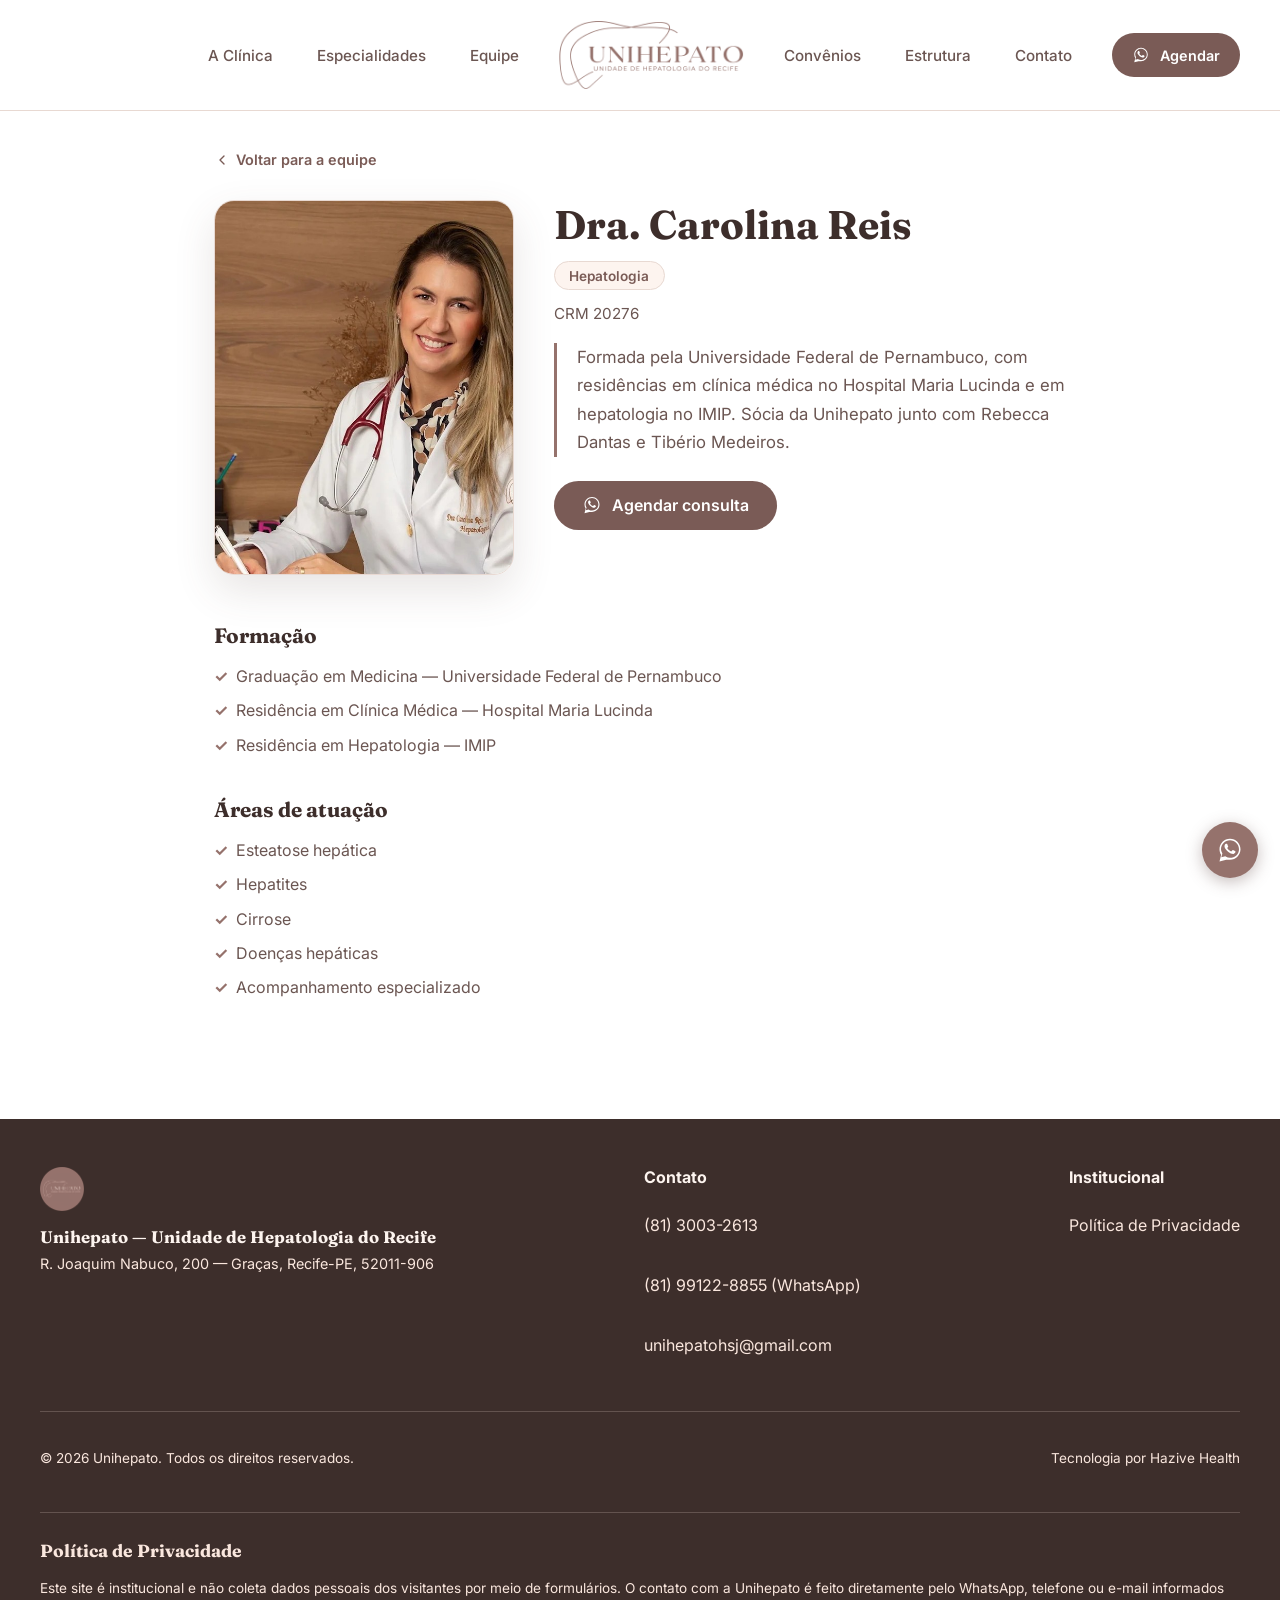
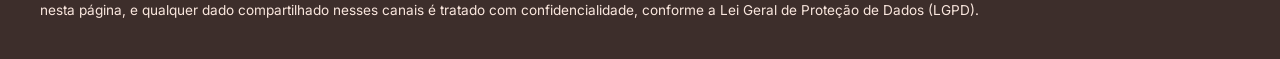
==== medicos/carolina-reis.html @ e5f3ab6c "Primeira versão finalizada do site institucional" ====
<!DOCTYPE html>
<html lang="pt-BR">
<head>
  <meta charset="UTF-8">
  <meta name="viewport" content="width=device-width, initial-scale=1.0">
  <title>Dra. Carolina Reis — Unihepato | Hepatologia e Gastroenterologia em Recife</title>
  <meta name="description" content="Dra. Carolina Reis — Hepatologia na Unihepato, Hospital Santa Joana, Recife-PE. CRM 20276.">

  <!-- ===== FAVICON ===== -->
  <link rel="icon" href="../assets/img/favicon/favicon.ico">
  <link rel="apple-touch-icon" href="../assets/img/favicon/apple-touch-icon.png">

  <!-- ===== FONTES ===== -->
  <link rel="preconnect" href="https://fonts.googleapis.com">
  <link rel="preconnect" href="https://fonts.gstatic.com" crossorigin>
  <link href="https://fonts.googleapis.com/css2?family=Fraunces:ital,opsz,wght@0,9..144,400;0,9..144,500;0,9..144,600;1,9..144,400&family=Inter:wght@400;500;600;700&display=swap" rel="stylesheet">

  <!-- ===== CSS ===== -->
  <link rel="stylesheet" href="../assets/css/style.css">
</head>
<body>

  <!-- ===== HEADER ===== -->
  <header class="header">
    <div class="header-conteudo">
      <a href="../index.html#hero" class="header-marca">
        <img src="../assets/img/logo/logo-cor-mais-forte.png" alt="Unihepato — Unidade de Hepatologia do Recife" class="header-logo">
      </a>

      <nav class="header-nav" id="header-nav" aria-label="Navegação principal">
        <div class="header-nav-esquerda">
          <a href="../index.html#sobre">A Clínica</a>
          <a href="../index.html#especialidades">Especialidades</a>
          <a href="../index.html#equipe">Equipe</a>
        </div>
        <div class="header-nav-direita">
          <a href="../index.html#convenios">Convênios</a>
          <a href="../index.html#localizacao">Estrutura</a>
          <a href="../index.html#contato">Contato</a>
        </div>
      </nav>

      <span class="btn-whatsapp btn-whatsapp--header btn-whatsapp--fantasma" aria-hidden="true" tabindex="-1">
        <svg class="icone-whatsapp" viewBox="0 0 32 32" width="18" height="18" fill="currentColor" aria-hidden="true">
          <path d="M16.001 3C9.373 3 4 8.373 4 15c0 2.386.7 4.61 1.902 6.484L4 29l7.716-1.876A11.94 11.94 0 0 0 16.001 27C22.628 27 28 21.627 28 15S22.628 3 16.001 3zm0 21.818a9.78 9.78 0 0 1-4.99-1.364l-.358-.213-4.582 1.114 1.223-4.465-.233-.367A9.77 9.77 0 0 1 5.727 15c0-5.665 4.61-10.273 10.274-10.273S26.273 9.335 26.273 15 21.665 24.818 16.001 24.818zm5.633-7.687c-.309-.155-1.827-.902-2.11-1.005-.283-.104-.489-.155-.696.155-.206.31-.798 1.005-.978 1.212-.18.207-.36.233-.669.078-.309-.155-1.304-.48-2.485-1.531-.918-.818-1.538-1.83-1.718-2.139-.18-.31-.02-.477.135-.63.139-.138.309-.36.464-.54.155-.18.206-.31.309-.516.103-.207.052-.388-.026-.543-.077-.155-.696-1.677-.954-2.297-.251-.603-.507-.522-.696-.532l-.593-.01c-.206 0-.542.077-.826.388-.283.31-1.082 1.057-1.082 2.578s1.108 2.99 1.262 3.196c.155.207 2.18 3.328 5.28 4.667.738.319 1.314.51 1.763.653.741.236 1.415.203 1.948.123.594-.089 1.827-.747 2.084-1.469.257-.722.257-1.34.18-1.469-.077-.129-.283-.207-.592-.362z"/>
        </svg>
        <span>Agendar</span>
      </span>

      <a href="https://wa.me/558991228855" class="btn-whatsapp btn-whatsapp--header" target="_blank" rel="noopener">
        <svg class="icone-whatsapp" viewBox="0 0 32 32" width="18" height="18" fill="currentColor" aria-hidden="true">
          <path d="M16.001 3C9.373 3 4 8.373 4 15c0 2.386.7 4.61 1.902 6.484L4 29l7.716-1.876A11.94 11.94 0 0 0 16.001 27C22.628 27 28 21.627 28 15S22.628 3 16.001 3zm0 21.818a9.78 9.78 0 0 1-4.99-1.364l-.358-.213-4.582 1.114 1.223-4.465-.233-.367A9.77 9.77 0 0 1 5.727 15c0-5.665 4.61-10.273 10.274-10.273S26.273 9.335 26.273 15 21.665 24.818 16.001 24.818zm5.633-7.687c-.309-.155-1.827-.902-2.11-1.005-.283-.104-.489-.155-.696.155-.206.31-.798 1.005-.978 1.212-.18.207-.36.233-.669.078-.309-.155-1.304-.48-2.485-1.531-.918-.818-1.538-1.83-1.718-2.139-.18-.31-.02-.477.135-.63.139-.138.309-.36.464-.54.155-.18.206-.31.309-.516.103-.207.052-.388-.026-.543-.077-.155-.696-1.677-.954-2.297-.251-.603-.507-.522-.696-.532l-.593-.01c-.206 0-.542.077-.826.388-.283.31-1.082 1.057-1.082 2.578s1.108 2.99 1.262 3.196c.155.207 2.18 3.328 5.28 4.667.738.319 1.314.51 1.763.653.741.236 1.415.203 1.948.123.594-.089 1.827-.747 2.084-1.469.257-.722.257-1.34.18-1.469-.077-.129-.283-.207-.592-.362z"/>
        </svg>
        <span>Agendar</span>
      </a>

      <button type="button" class="header-hamburguer" id="header-hamburguer" aria-expanded="false" aria-controls="header-nav" aria-label="Abrir menu">
        <span></span>
        <span></span>
        <span></span>
      </button>
    </div>
  </header>

  <main>
    <section class="perfil-medico">
      <a href="../index.html#equipe" class="perfil-voltar">
        <svg viewBox="0 0 24 24" width="16" height="16" fill="none" stroke="currentColor" stroke-width="2" stroke-linecap="round" stroke-linejoin="round" aria-hidden="true"><path d="M15 18l-6-6 6-6"/></svg>
        Voltar para a equipe
      </a>

      <div class="perfil-cabecalho">
        <img src="../assets/img/equipe/dra-carolina.jpg" alt="Dra. Carolina Reis, Hepatologia da Unihepato" class="perfil-foto">
        <div class="perfil-info">
          <h1 class="perfil-nome">Dra. Carolina Reis</h1>
          <div class="perfil-tags">
            <span class="perfil-tag">Hepatologia</span>
          </div>
          <p class="perfil-crm">CRM 20276</p>
          <p class="perfil-bio">Formada pela Universidade Federal de Pernambuco, com residências em clínica médica no Hospital Maria Lucinda e em hepatologia no IMIP. Sócia da Unihepato junto com Rebecca Dantas e Tibério Medeiros.</p>
          <a href="https://wa.me/558991228855" class="btn-whatsapp" target="_blank" rel="noopener">
            <svg class="icone-whatsapp" viewBox="0 0 32 32" width="20" height="20" fill="currentColor" aria-hidden="true">
              <path d="M16.001 3C9.373 3 4 8.373 4 15c0 2.386.7 4.61 1.902 6.484L4 29l7.716-1.876A11.94 11.94 0 0 0 16.001 27C22.628 27 28 21.627 28 15S22.628 3 16.001 3zm0 21.818a9.78 9.78 0 0 1-4.99-1.364l-.358-.213-4.582 1.114 1.223-4.465-.233-.367A9.77 9.77 0 0 1 5.727 15c0-5.665 4.61-10.273 10.274-10.273S26.273 9.335 26.273 15 21.665 24.818 16.001 24.818zm5.633-7.687c-.309-.155-1.827-.902-2.11-1.005-.283-.104-.489-.155-.696.155-.206.31-.798 1.005-.978 1.212-.18.207-.36.233-.669.078-.309-.155-1.304-.48-2.485-1.531-.918-.818-1.538-1.83-1.718-2.139-.18-.31-.02-.477.135-.63.139-.138.309-.36.464-.54.155-.18.206-.31.309-.516.103-.207.052-.388-.026-.543-.077-.155-.696-1.677-.954-2.297-.251-.603-.507-.522-.696-.532l-.593-.01c-.206 0-.542.077-.826.388-.283.31-1.082 1.057-1.082 2.578s1.108 2.99 1.262 3.196c.155.207 2.18 3.328 5.28 4.667.738.319 1.314.51 1.763.653.741.236 1.415.203 1.948.123.594-.089 1.827-.747 2.084-1.469.257-.722.257-1.34.18-1.469-.077-.129-.283-.207-.592-.362z"/>
            </svg>
            <span>Agendar consulta</span>
          </a>
        </div>
      </div>

      <h2 class="perfil-secao-titulo">Formação</h2>
      <ul class="perfil-lista">
            <li>Graduação em Medicina — Universidade Federal de Pernambuco</li>
            <li>Residência em Clínica Médica — Hospital Maria Lucinda</li>
            <li>Residência em Hepatologia — IMIP</li>
      </ul>

      <h2 class="perfil-secao-titulo">Áreas de atuação</h2>
      <ul class="perfil-lista">
            <li>Esteatose hepática</li>
            <li>Hepatites</li>
            <li>Cirrose</li>
            <li>Doenças hepáticas</li>
            <li>Acompanhamento especializado</li>
      </ul>
    </section>
  </main>

  <!-- ===== FOOTER ===== -->
  <footer class="footer" id="contato">
    <div class="footer-conteudo">
      <div class="footer-coluna">
        <img src="../assets/img/logo/logo-unihepato.png" alt="Unihepato" class="footer-logo">
        <p class="footer-nome">Unihepato — Unidade de Hepatologia do Recife</p>
        <address class="footer-endereco">R. Joaquim Nabuco, 200 — Graças, Recife-PE, 52011-906</address>
      </div>

      <div class="footer-coluna">
        <p class="footer-titulo">Contato</p>
        <p><a href="tel:+558130032613">(81) 3003-2613</a></p>
        <p><a href="https://wa.me/558991228855" target="_blank" rel="noopener">(81) 99122-8855 (WhatsApp)</a></p>
        <p><a href="mailto:unihepatohsj@gmail.com">unihepatohsj@gmail.com</a></p>
      </div>

      <div class="footer-coluna">
        <p class="footer-titulo">Institucional</p>
        <p><a href="#politica-privacidade">Política de Privacidade</a></p>
      </div>
    </div>

    <div class="footer-base">
      <p>&copy; <span id="ano-atual"></span> Unihepato. Todos os direitos reservados.</p>
      <p>Tecnologia por Hazive Health</p>
    </div>

    <!-- ===== POLÍTICA DE PRIVACIDADE (placeholder simples, LGPD) ===== -->
    <div id="politica-privacidade" class="footer-politica">
      <h3>Política de Privacidade</h3>
      <p>Este site é institucional e não coleta dados pessoais dos visitantes por meio de formulários. O contato com a Unihepato é feito diretamente pelo WhatsApp, telefone ou e-mail informados nesta página, e qualquer dado compartilhado nesses canais é tratado com confidencialidade, conforme a Lei Geral de Proteção de Dados (LGPD).</p>
    </div>
  </footer>

  <!-- ===== BOTÃO WHATSAPP FLUTUANTE ===== -->
  <a href="https://wa.me/558991228855" class="whatsapp-float" target="_blank" rel="noopener" aria-label="Falar no WhatsApp">
    <svg viewBox="0 0 32 32" width="28" height="28" fill="currentColor" aria-hidden="true">
      <path d="M16.001 3C9.373 3 4 8.373 4 15c0 2.386.7 4.61 1.902 6.484L4 29l7.716-1.876A11.94 11.94 0 0 0 16.001 27C22.628 27 28 21.627 28 15S22.628 3 16.001 3zm0 21.818a9.78 9.78 0 0 1-4.99-1.364l-.358-.213-4.582 1.114 1.223-4.465-.233-.367A9.77 9.77 0 0 1 5.727 15c0-5.665 4.61-10.273 10.274-10.273S26.273 9.335 26.273 15 21.665 24.818 16.001 24.818zm5.633-7.687c-.309-.155-1.827-.902-2.11-1.005-.283-.104-.489-.155-.696.155-.206.31-.798 1.005-.978 1.212-.18.207-.36.233-.669.078-.309-.155-1.304-.48-2.485-1.531-.918-.818-1.538-1.83-1.718-2.139-.18-.31-.02-.477.135-.63.139-.138.309-.36.464-.54.155-.18.206-.31.309-.516.103-.207.052-.388-.026-.543-.077-.155-.696-1.677-.954-2.297-.251-.603-.507-.522-.696-.532l-.593-.01c-.206 0-.542.077-.826.388-.283.31-1.082 1.057-1.082 2.578s1.108 2.99 1.262 3.196c.155.207 2.18 3.328 5.28 4.667.738.319 1.314.51 1.763.653.741.236 1.415.203 1.948.123.594-.089 1.827-.747 2.084-1.469.257-.722.257-1.34.18-1.469-.077-.129-.283-.207-.592-.362z"/>
    </svg>
  </a>

  <!-- ===== JS ===== -->
  <script src="../assets/js/main.js"></script>
</body>
</html>
---- assets/css/style.css ----
/* ===== RESET BÁSICO ===== */
*,
*::before,
*::after {
  box-sizing: border-box;
}

html {
  scroll-behavior: smooth;
}

body {
  margin: 0;
}

img {
  max-width: 100%;
  display: block;
}

/* ===== SCROLL REVEAL ===== */
/* estado oculto só existe depois que o JS confirma suporte a IntersectionObserver
   (classe .js-reveal-ready no <html>) — sem JS, o conteúdo permanece visível */
.js-reveal-ready .reveal {
  opacity: 0;
  transform: translateY(24px);
  transition: opacity 0.6s ease, transform 0.6s ease;
}

.js-reveal-ready .reveal.revelado {
  opacity: 1;
  transform: translateY(0);
}

@media (prefers-reduced-motion: reduce) {
  .js-reveal-ready .reveal {
    transform: none;
    transition: opacity 0.3s ease;
  }
}

/* ===== VARIÁVEIS GLOBAIS ===== */
:root {
  --terracota: #95726C;
  --terracota-escuro: #7A5B56;
  --terracota-mais-escuro: #5F4642;
  --creme: #FAE7DE;
  --creme-claro: #FDF4EF;
  --texto: #3D2E2B;
  --texto-suave: #6B5652;
  --branco: #FFFFFF;
  --borda: #E8D9D2;

  --fonte-display: 'Fraunces', serif;
  --fonte-corpo: 'Inter', system-ui, sans-serif;
}

body {
  font-family: var(--fonte-corpo);
  color: var(--texto);
  background-color: var(--branco);
}

main > section,
#contato {
  scroll-margin-top: 76px;
}

/* ===== HEADER ===== */
.header {
  position: sticky;
  top: 0;
  z-index: 900;
  background-color: var(--branco);
  border-bottom: 1px solid var(--borda);
  transition: box-shadow 0.2s ease;
}

.header:hover {
  box-shadow: 0 2px 12px rgba(95, 70, 66, 0.08);
}

.header-conteudo {
  position: relative;
  max-width: 1280px;
  margin: 0 auto;
  padding: 0.85rem 1.5rem;
  display: flex;
  align-items: center;
  justify-content: center;
  gap: 1rem;
}

.header-marca {
  display: flex;
  align-items: center;
  text-decoration: none;
  color: var(--texto);
}

.header-logo {
  height: 44px;
  width: auto;
  object-fit: contain;
}

.header-nav {
  display: none;
}

.header-nav-esquerda,
.header-nav-direita {
  display: flex;
  flex-direction: column;
}

.header-nav a {
  color: var(--texto-suave);
  text-decoration: none;
  font-size: 0.95rem;
  font-weight: 500;
  padding: 0.5rem;
  white-space: nowrap;
  transition: color 0.2s ease;
}

.header-nav a:hover,
.header-nav a:focus-visible {
  color: var(--terracota);
}

.header .btn-whatsapp--header {
  display: none;
}

.header-hamburguer {
  position: absolute;
  right: 1.5rem;
  top: 50%;
  transform: translateY(-50%);
  display: flex;
  flex-direction: column;
  justify-content: center;
  gap: 5px;
  width: 44px;
  height: 44px;
  padding: 0;
  border: none;
  background: none;
  cursor: pointer;
}

.header-hamburguer span {
  display: block;
  width: 24px;
  height: 2px;
  background-color: var(--texto);
  margin: 0 auto;
  transition: transform 0.2s ease, opacity 0.2s ease;
}

.header-hamburguer[aria-expanded="true"] span:nth-child(1) {
  transform: translateY(7px) rotate(45deg);
}

.header-hamburguer[aria-expanded="true"] span:nth-child(2) {
  opacity: 0;
}

.header-hamburguer[aria-expanded="true"] span:nth-child(3) {
  transform: translateY(-7px) rotate(-45deg);
}

.header-nav.aberto {
  display: flex;
  flex-direction: column;
  position: absolute;
  top: 100%;
  left: 0;
  right: 0;
  background-color: var(--creme-claro);
  border-bottom: 1px solid var(--borda);
  padding: 0.5rem 1.5rem 1rem;
}

@media (min-width: 900px) {
  .header-conteudo {
    display: grid;
    /* coluna 1 é um espelho invisível do botão (coluna 5): garante que
       nav-esquerda/nav-direita (colunas 2 e 4, ambas 1fr) fiquem realmente
       simétricas e a logo (coluna 3) centralizada, sem colidir com o botão */
    grid-template-columns: auto 1fr auto 1fr auto;
    align-items: center;
    column-gap: 2rem;
    padding: 1rem 2.5rem;
  }

  .header-logo {
    height: 78px;
  }

  .header-marca {
    grid-column: 3;
    grid-row: 1;
    justify-self: center;
  }

  /* nav vira "transparente": os dois grupos passam a ser
     itens diretos do grid de .header-conteudo, um de cada lado da logo */
  .header-nav {
    display: contents;
  }

  .header-nav-esquerda {
    grid-column: 2;
    grid-row: 1;
    justify-self: end;
    flex-direction: row;
    align-items: center;
    gap: 1.75rem;
  }

  .header-nav-direita {
    grid-column: 4;
    grid-row: 1;
    justify-self: start;
    flex-direction: row;
    align-items: center;
    gap: 1.75rem;
  }

  .header .btn-whatsapp--header {
    grid-row: 1;
    display: inline-flex;
    padding: 0.65rem 1.25rem;
    font-size: 0.9rem;
  }

  .header .btn-whatsapp--fantasma {
    grid-column: 1;
    visibility: hidden;
    pointer-events: none;
  }

  .header a.btn-whatsapp--header {
    grid-column: 5;
  }

  .header-hamburguer {
    display: none;
  }
}

/* ===== BOTÃO WHATSAPP (reutilizável) ===== */
.btn-whatsapp {
  display: inline-flex;
  align-items: center;
  gap: 0.6rem;
  background-color: var(--terracota-escuro);
  color: var(--branco);
  font-family: var(--fonte-corpo);
  font-weight: 600;
  font-size: 1rem;
  text-decoration: none;
  padding: 0.9rem 1.75rem;
  border-radius: 100px;
  min-height: 44px;
  transition: background-color 0.2s ease;
}

.btn-whatsapp:hover,
.btn-whatsapp:focus-visible {
  background-color: var(--terracota-mais-escuro);
}

.btn-whatsapp .icone-whatsapp {
  flex-shrink: 0;
}

/* ===== BOTÃO GHOST (reutilizável) ===== */
.btn-ghost {
  display: inline-flex;
  align-items: center;
  justify-content: center;
  gap: 0.6rem;
  background-color: transparent;
  color: var(--texto);
  border: 1px solid var(--borda);
  font-family: var(--fonte-corpo);
  font-weight: 600;
  font-size: 1rem;
  text-decoration: none;
  padding: 0.9rem 1.75rem;
  border-radius: 100px;
  min-height: 44px;
  transition: background-color 0.2s ease, border-color 0.2s ease;
}

.btn-ghost:hover,
.btn-ghost:focus-visible {
  background-color: var(--creme);
  border-color: var(--terracota);
}

/* ===== WHATSAPP FLUTUANTE ===== */
.whatsapp-float {
  position: fixed;
  bottom: 22px;
  right: 22px;
  width: 56px;
  height: 56px;
  display: flex;
  align-items: center;
  justify-content: center;
  background-color: var(--terracota);
  color: var(--branco);
  border-radius: 50%;
  box-shadow: 0 4px 16px rgba(95, 70, 66, 0.35);
  z-index: 1000;
  transition: background-color 0.2s ease;
}

.whatsapp-float:hover,
.whatsapp-float:focus-visible {
  background-color: var(--terracota-mais-escuro);
}

/* ===== HERO ===== */
#hero {
  background-color: var(--branco);
  padding: 2.5rem 1.5rem;
  display: flex;
  flex-direction: column;
  gap: 1.5rem;
}

.hero-conteudo {
  display: flex;
  flex-direction: column;
  gap: 1rem;
  text-align: center;
}

.hero-eyebrow {
  font-family: var(--fonte-corpo);
  font-weight: 600;
  font-size: 0.85rem;
  letter-spacing: 0.08em;
  text-transform: uppercase;
  color: var(--terracota-escuro);
  margin: 0;
}

.hero-titulo {
  font-family: var(--fonte-display);
  font-weight: 700;
  font-size: clamp(2.1rem, 6vw, 3.4rem);
  line-height: 1.15;
  color: var(--texto);
  margin: 0;
}

.hero-subtitulo {
  font-family: var(--fonte-corpo);
  font-size: 1.1rem;
  line-height: 1.6;
  color: var(--texto-suave);
  margin: 0;
  max-width: 42ch;
  margin-inline: auto;
}

.hero-ctas {
  display: flex;
  flex-direction: column;
  align-items: center;
  gap: 0.75rem;
}

.hero-conteudo .btn-whatsapp,
.hero-conteudo .btn-ghost {
  padding: 0.7rem 1.4rem;
  font-size: 0.95rem;
  width: 100%;
  justify-content: center;
}

.hero-imagem {
  position: relative;
  display: flex;
  justify-content: center;
  padding: 1.5rem;
}

.hero-imagem picture {
  position: relative;
  display: block;
  max-width: 420px;
  width: 100%;
}

.hero-imagem-foto {
  width: 100%;
  height: auto;
  display: block;
  border-radius: 32px;
  border: 1px solid var(--borda);
  box-shadow: 0 20px 48px rgba(95, 70, 66, 0.16);
}

@media (min-width: 768px) {
  #hero {
    flex-direction: row;
    align-items: center;
    padding: 3.5rem 4rem;
    gap: 3rem;
    overflow: hidden;
  }

  .hero-conteudo {
    flex: 1;
    text-align: left;
  }

  .hero-ctas {
    flex-direction: row;
    align-items: flex-start;
    align-self: flex-start;
  }

  .hero-conteudo .btn-whatsapp,
  .hero-conteudo .btn-ghost {
    width: auto;
  }

  .hero-subtitulo {
    margin-inline: 0;
  }

  .hero-imagem {
    flex: 1;
    padding: 2.5rem;
  }

  .hero-imagem picture {
    max-width: 100%;
  }
}

/* ===== NÚMEROS ===== */
.numeros {
  background-color: var(--terracota-escuro);
  padding: 2.75rem 1.5rem;
}

.numeros-grid {
  max-width: 1100px;
  margin: 0 auto;
  display: grid;
  grid-template-columns: repeat(2, 1fr);
  gap: 2rem;
  text-align: center;
}

.numero-valor,
.numero-valor-texto {
  font-family: var(--fonte-display);
  font-weight: 600;
  font-size: clamp(2rem, 5vw, 2.75rem);
  color: var(--branco);
  margin: 0 0 0.35rem;
}

.numero-valor-texto {
  font-size: clamp(1.2rem, 3vw, 1.5rem);
}

.numero-legenda {
  font-family: var(--fonte-corpo);
  font-size: 0.85rem;
  color: var(--creme);
  margin: 0;
  text-transform: uppercase;
  letter-spacing: 0.05em;
}

@media (min-width: 768px) {
  .numeros-grid {
    grid-template-columns: repeat(4, 1fr);
  }
}

/* ===== CABEÇALHO DE SEÇÃO (reutilizável) ===== */
.secao-cabecalho {
  text-align: center;
  max-width: 40rem;
  margin: 0 auto 2.5rem;
}

.secao-eyebrow {
  font-family: var(--fonte-corpo);
  font-weight: 600;
  font-size: 0.85rem;
  letter-spacing: 0.08em;
  text-transform: uppercase;
  color: var(--terracota-escuro);
  margin: 0 0 0.5rem;
}

.secao-titulo {
  font-family: var(--fonte-display);
  font-weight: 700;
  font-size: clamp(1.75rem, 4vw, 2.5rem);
  color: var(--texto);
  margin: 0;
}

/* ===== EQUIPE MÉDICA ===== */
#equipe {
  padding: 4rem 1.5rem;
  background-color: var(--creme-claro);
}

.secao-descricao {
  font-size: 1.05rem;
  line-height: 1.6;
  color: var(--texto-suave);
  max-width: 42ch;
  margin: 0.75rem auto 0;
}

.equipe-carrossel {
  position: relative;
  max-width: 900px;
  margin: 0 auto;
}

.equipe-trilho {
  display: flex;
  gap: 1.25rem;
  overflow-x: auto;
  scroll-snap-type: x mandatory;
  -webkit-overflow-scrolling: touch;
  scrollbar-width: none;
}

.equipe-trilho::-webkit-scrollbar {
  display: none;
}

.medico-card {
  flex: 0 0 100%;
  scroll-snap-align: start;
  display: flex;
  flex-direction: column;
  border: 1px solid var(--borda);
  border-radius: 20px;
  background-color: var(--branco);
  overflow: hidden;
  box-shadow: 0 4px 16px rgba(95, 70, 66, 0.06);
  transition: transform 0.25s ease, box-shadow 0.25s ease;
}

.medico-card:hover {
  transform: translateY(-4px);
  box-shadow: 0 12px 28px rgba(95, 70, 66, 0.14);
}

.medico-foto {
  position: relative;
  display: block;
  aspect-ratio: 4 / 5;
  overflow: hidden;
}

.medico-foto img {
  width: 100%;
  height: 100%;
  object-fit: cover;
  display: block;
  transition: transform 0.4s ease;
}

.medico-foto:hover img,
.medico-foto:focus-visible img {
  transform: scale(1.05);
}

.medico-foto-overlay {
  position: absolute;
  inset: auto 0 0 0;
  padding: 2.5rem 1.25rem 1.25rem;
  background: linear-gradient(to top, rgba(61, 46, 43, 0.88), transparent);
  color: var(--branco);
  font-weight: 600;
  font-size: 0.92rem;
  text-align: center;
  opacity: 0;
  transform: translateY(8px);
  transition: opacity 0.25s ease, transform 0.25s ease;
}

.medico-foto:hover .medico-foto-overlay,
.medico-foto:focus-visible .medico-foto-overlay {
  opacity: 1;
  transform: translateY(0);
}

.medico-info {
  display: flex;
  flex-direction: column;
  flex: 1;
  padding: 1.5rem;
  text-align: left;
}

.medico-nome {
  font-family: var(--fonte-display);
  font-weight: 700;
  font-size: 1.2rem;
  color: var(--texto);
  margin: 0 0 0.5rem;
}

.medico-especialidade {
  font-family: var(--fonte-corpo);
  font-weight: 600;
  font-size: 0.9rem;
  line-height: 1.5;
  color: var(--terracota-escuro);
  margin: 0 0 0.5rem;
}

.medico-crm {
  font-size: 0.85rem;
  color: var(--texto-suave);
  margin: 0 0 1.25rem;
}

.medico-link {
  display: inline-flex;
  align-items: center;
  gap: 0.35rem;
  margin-top: auto;
  color: var(--terracota-escuro);
  font-weight: 600;
  font-size: 0.9rem;
  text-decoration: none;
  transition: color 0.2s ease, gap 0.2s ease;
}

.medico-link:hover,
.medico-link:focus-visible {
  color: var(--terracota);
  gap: 0.6rem;
}

.equipe-seta {
  position: absolute;
  top: 40%;
  transform: translateY(-50%);
  width: 44px;
  height: 44px;
  border-radius: 50%;
  border: 1px solid var(--borda);
  background-color: var(--branco);
  color: var(--texto);
  display: flex;
  align-items: center;
  justify-content: center;
  cursor: pointer;
  transition: background-color 0.2s ease;
}

.equipe-seta:hover,
.equipe-seta:focus-visible {
  background-color: var(--creme);
}

.equipe-seta--anterior {
  left: -8px;
}

.equipe-seta--proximo {
  right: -8px;
}

.equipe-dots {
  display: flex;
  justify-content: center;
  gap: 0.5rem;
  margin-top: 1.25rem;
}

.equipe-dot {
  width: 10px;
  height: 10px;
  border-radius: 50%;
  border: none;
  background-color: var(--borda);
  cursor: pointer;
  padding: 0;
}

.equipe-dot.ativo {
  background-color: var(--terracota);
}

@media (min-width: 640px) {
  .equipe-carrossel {
    max-width: 900px;
  }

  .equipe-trilho {
    display: grid;
    grid-template-columns: repeat(2, 1fr);
    overflow: visible;
    scroll-snap-type: none;
  }

  .medico-card {
    scroll-snap-align: none;
  }

  .equipe-seta,
  .equipe-dots {
    display: none;
  }
}

@media (min-width: 1024px) {
  .equipe-carrossel {
    max-width: 1240px;
  }

  .equipe-trilho {
    grid-template-columns: repeat(4, 1fr);
  }
}

/* ===== SOBRE A CLÍNICA ===== */
#sobre {
  padding: 4rem 1.5rem;
  background-color: var(--creme-claro);
}

.sobre-conteudo {
  max-width: 1200px;
  margin: 0 auto;
  display: flex;
  flex-direction: column;
  gap: 2rem;
}

.secao-titulo--esquerda {
  text-align: left;
}

.sobre-texto .secao-eyebrow,
.sobre-texto .secao-titulo {
  text-align: left;
}

.sobre-paragrafo {
  font-size: 1.05rem;
  line-height: 1.7;
  color: var(--texto-suave);
  margin-top: 1rem;
}

.sobre-diferenciais {
  display: flex;
  flex-direction: column;
  gap: 1.5rem;
  margin-top: 2.25rem;
  padding-top: 2rem;
  border-top: 1px solid var(--borda);
}

.diferencial-numero {
  display: block;
  font-family: var(--fonte-display);
  font-weight: 600;
  font-size: 0.95rem;
  color: var(--terracota);
  margin-bottom: 0.35rem;
}

.diferencial-titulo {
  font-family: var(--fonte-display);
  font-weight: 700;
  font-size: 1.1rem;
  color: var(--texto);
  margin: 0 0 0.3rem;
}

.diferencial-descricao {
  font-size: 0.95rem;
  line-height: 1.5;
  color: var(--texto-suave);
  margin: 0;
}

.sobre-galeria {
  display: flex;
  flex-direction: column;
  gap: 1rem;
}

.sobre-imagem {
  width: 100%;
  aspect-ratio: 4 / 3;
  object-fit: cover;
  border: 1px solid var(--borda);
  border-radius: 16px;
}

@media (min-width: 640px) {
  .sobre-diferenciais {
    flex-direction: row;
  }

  .diferencial-item {
    flex: 1;
  }
}

@media (min-width: 900px) {
  .sobre-conteudo {
    flex-direction: row;
    align-items: flex-start;
    gap: 3rem;
  }

  .sobre-texto {
    flex: 1.3;
  }

  .sobre-galeria {
    flex: 1;
    max-width: 380px;
  }
}

/* ===== ESPECIALIDADES ===== */
#especialidades {
  padding: 4rem 1.5rem;
  background-color: var(--branco);
}

.especialidades-grid {
  display: grid;
  grid-template-columns: 1fr;
  gap: 1.5rem;
  max-width: 900px;
  margin: 0 auto;
}

.especialidade-card {
  display: flex;
  flex-direction: column;
  border: 1px solid var(--borda);
  border-radius: 16px;
  padding: 2rem 1.75rem;
  text-align: left;
  background-color: var(--creme-claro);
  box-shadow: 0 4px 16px rgba(95, 70, 66, 0.06);
  transition: transform 0.25s ease, box-shadow 0.25s ease;
}

.especialidade-card:hover {
  transform: translateY(-4px);
  box-shadow: 0 12px 28px rgba(95, 70, 66, 0.14);
}

.especialidade-cabecalho {
  display: flex;
  align-items: center;
  gap: 0.85rem;
  margin-bottom: 1rem;
}

.especialidade-icone {
  display: flex;
  align-items: center;
  justify-content: center;
  flex-shrink: 0;
  width: 44px;
  height: 44px;
  border-radius: 50%;
  background-color: var(--terracota);
  color: var(--branco);
}

.especialidade-titulo {
  font-family: var(--fonte-display);
  font-weight: 700;
  font-size: 1.2rem;
  letter-spacing: 0.03em;
  text-transform: uppercase;
  color: var(--texto);
  margin: 0;
}

.especialidade-descricao {
  font-size: 0.98rem;
  line-height: 1.6;
  color: var(--texto-suave);
  margin: 0 0 1.25rem;
}

.especialidade-lista {
  list-style: none;
  padding: 0;
  margin: 0 0 1.5rem;
  display: flex;
  flex-direction: column;
  gap: 0.5rem;
}

.especialidade-lista li {
  position: relative;
  padding-left: 1.2rem;
  font-size: 0.95rem;
  color: var(--texto-suave);
}

.especialidade-lista li::before {
  content: "•";
  position: absolute;
  left: 0;
  color: var(--terracota);
  font-weight: 700;
}

.especialidade-link {
  display: inline-flex;
  align-items: center;
  gap: 0.35rem;
  align-self: flex-end;
  margin-top: auto;
  color: var(--terracota-escuro);
  font-weight: 600;
  font-size: 0.95rem;
  text-decoration: none;
  transition: color 0.2s ease, gap 0.2s ease;
}

.especialidade-link:hover,
.especialidade-link:focus-visible {
  color: var(--terracota);
  gap: 0.6rem;
}

@media (min-width: 768px) {
  .especialidades-grid {
    grid-template-columns: repeat(2, 1fr);
  }
}

/* ===== CONVÊNIOS E VALORES ===== */
#convenios {
  padding: 4rem 1.5rem;
  background-color: var(--branco);
}

.convenios-lista {
  display: grid;
  grid-template-columns: repeat(2, 1fr);
  gap: 1rem;
  max-width: 820px;
  margin: 0 auto 2.5rem;
}

.convenio-chip {
  display: flex;
  align-items: center;
  justify-content: center;
  min-height: 64px;
  border: 1px solid var(--borda);
  background-color: var(--creme-claro);
  color: var(--texto);
  font-size: 0.92rem;
  font-weight: 600;
  padding: 0.75rem 1rem;
  border-radius: 14px;
  text-align: center;
  transition: transform 0.2s ease, box-shadow 0.2s ease, border-color 0.2s ease;
}

.convenio-chip:hover {
  transform: translateY(-3px);
  box-shadow: 0 10px 22px rgba(95, 70, 66, 0.1);
  border-color: var(--terracota);
}

.convenios-cta {
  display: flex;
  flex-direction: column;
  align-items: center;
  gap: 1rem;
  text-align: center;
  margin: 0 auto 3.5rem;
}

.convenios-cta-texto {
  font-size: 1rem;
  color: var(--texto-suave);
  margin: 0;
}

@media (min-width: 640px) {
  .convenios-lista {
    grid-template-columns: repeat(3, 1fr);
  }
}

@media (min-width: 900px) {
  .convenios-lista {
    grid-template-columns: repeat(4, 1fr);
  }
}

.valor-card {
  max-width: 700px;
  margin: 0 auto;
  border: 1px solid var(--borda);
  border-radius: 20px;
  background-color: var(--branco);
  padding: 2rem;
  display: flex;
  flex-direction: column;
  gap: 1.5rem;
  text-align: center;
  box-shadow: 0 4px 16px rgba(95, 70, 66, 0.06);
  transition: transform 0.25s ease, box-shadow 0.25s ease;
}

.valor-card:hover {
  transform: translateY(-4px);
  box-shadow: 0 12px 28px rgba(95, 70, 66, 0.14);
}

.valor-label {
  font-size: 1.1rem;
  font-weight: 700;
  font-family: var(--fonte-display);
  color: var(--texto);
  margin: 0 0 0.4rem;
}

.valor-obs {
  font-size: 0.95rem;
  color: var(--texto-suave);
  margin: 0;
}

.valor-detalhes {
  list-style: none;
  padding: 0;
  margin: 0;
  display: flex;
  flex-direction: column;
  gap: 0.6rem;
  text-align: left;
  color: var(--texto-suave);
  font-size: 0.98rem;
  line-height: 1.5;
}

.valor-detalhes li {
  padding-left: 1.4rem;
  position: relative;
}

.valor-detalhes li::before {
  content: "✓";
  position: absolute;
  left: 0;
  color: var(--terracota);
  font-weight: 700;
}

@media (min-width: 640px) {
  .valor-card {
    flex-direction: row;
    text-align: left;
    align-items: center;
  }

  .valor-card-principal {
    text-align: left;
    flex: 1;
  }

  .valor-detalhes {
    flex: 1;
  }
}

/* ===== LOCALIZAÇÃO ===== */
#localizacao {
  padding: 4rem 1.5rem;
  background-color: var(--creme-claro);
}

.localizacao-conteudo {
  max-width: 1200px;
  margin: 0 auto;
  display: flex;
  flex-direction: column;
  gap: 2.5rem;
}

.localizacao-nome {
  font-family: var(--fonte-display);
  font-weight: 700;
  font-size: 1.3rem;
  color: var(--texto);
  margin: 0 0 1.5rem;
}

.localizacao-linha {
  display: flex;
  align-items: flex-start;
  gap: 0.75rem;
  margin-bottom: 1.1rem;
}

.localizacao-icone {
  flex-shrink: 0;
  color: var(--terracota);
  margin-top: 0.15rem;
}

.localizacao-endereco {
  font-style: normal;
  font-size: 1.02rem;
  line-height: 1.5;
  color: var(--texto);
}

.localizacao-endereco-sub {
  display: inline-block;
  margin-top: 0.2rem;
  font-size: 0.9rem;
  color: var(--texto-suave);
}

.localizacao-telefone {
  font-size: 1.02rem;
  color: var(--texto);
  text-decoration: none;
  font-weight: 600;
}

.localizacao-telefone:hover,
.localizacao-telefone:focus-visible {
  color: var(--terracota-escuro);
}

.localizacao-horario {
  margin-bottom: 1.5rem;
  padding: 1rem 1.1rem;
  background-color: var(--branco);
  border: 1px solid var(--borda);
  border-radius: 14px;
}

.localizacao-horario .localizacao-linha {
  margin-bottom: 0.35rem;
}

.localizacao-horario-titulo {
  font-weight: 600;
  color: var(--texto);
  margin: 0;
}

.localizacao-horario-lista {
  list-style: none;
  padding-left: 2.15rem;
  margin: 0;
  display: flex;
  flex-direction: column;
  gap: 0.3rem;
}

.localizacao-horario-lista li {
  display: flex;
  justify-content: space-between;
  gap: 1rem;
  font-size: 0.95rem;
  color: var(--texto-suave);
}

.localizacao-horario-lista li span:last-child {
  color: var(--texto);
  font-weight: 500;
}

.localizacao-detalhes {
  list-style: none;
  padding: 0;
  margin: 0 0 2rem;
  display: flex;
  flex-direction: column;
  gap: 0.75rem;
  color: var(--texto-suave);
  font-size: 0.95rem;
  line-height: 1.6;
}

.localizacao-detalhes li {
  padding-left: 1.4rem;
  position: relative;
}

.localizacao-detalhes li::before {
  content: "→";
  position: absolute;
  left: 0;
  color: var(--terracota);
}

.localizacao-ctas {
  display: flex;
  flex-direction: column;
  gap: 0.75rem;
}

.localizacao-ctas .btn-ghost,
.localizacao-ctas .btn-whatsapp {
  width: 100%;
  justify-content: center;
}

.localizacao-mapa {
  width: 100%;
  aspect-ratio: 4 / 3;
  border: 1px solid var(--borda);
  border-radius: 16px;
  overflow: hidden;
}

@media (min-width: 480px) {
  .localizacao-ctas {
    flex-direction: row;
  }

  .localizacao-ctas .btn-ghost,
  .localizacao-ctas .btn-whatsapp {
    width: auto;
  }
}

@media (min-width: 900px) {
  .localizacao-conteudo {
    flex-direction: row;
    align-items: stretch;
  }

  .localizacao-info {
    flex: 0.85;
  }

  .localizacao-mapa {
    flex: 1.15;
    aspect-ratio: auto;
  }
}

/* ===== FAQ ===== */
#faq {
  padding: 4rem 1.5rem;
  background-color: var(--branco);
}

.faq-lista {
  max-width: 760px;
  margin: 0 auto;
  display: flex;
  flex-direction: column;
  gap: 0.75rem;
}

.faq-item {
  border: 1px solid var(--borda);
  border-radius: 12px;
  overflow: hidden;
}

.faq-pergunta {
  width: 100%;
  display: flex;
  align-items: center;
  justify-content: space-between;
  gap: 1rem;
  background-color: var(--creme-claro);
  border: none;
  padding: 1.1rem 1.25rem;
  font-family: var(--fonte-corpo);
  font-size: 1rem;
  font-weight: 600;
  color: var(--texto);
  text-align: left;
  cursor: pointer;
  min-height: 44px;
}

.faq-icone {
  font-size: 1.3rem;
  color: var(--terracota-escuro);
  transition: transform 0.2s ease;
  flex-shrink: 0;
}

.faq-pergunta[aria-expanded="true"] .faq-icone {
  transform: rotate(45deg);
}

.faq-resposta {
  max-height: 0;
  overflow: hidden;
  transition: max-height 0.25s ease;
  background-color: var(--branco);
}

.faq-resposta p {
  padding: 1.1rem 1.25rem;
  margin: 0;
  color: var(--texto-suave);
  line-height: 1.6;
}

/* ===== REDES SOCIAIS ===== */
#redes-sociais {
  padding: 4rem 1.5rem;
  background-color: var(--creme-claro);
}

.redes-lista {
  display: flex;
  justify-content: center;
  gap: 1rem;
}

.rede-link {
  display: flex;
  align-items: center;
  gap: 0.6rem;
  border: 1px solid var(--borda);
  background-color: var(--branco);
  color: var(--texto);
  text-decoration: none;
  padding: 0.75rem 1.5rem;
  border-radius: 100px;
  font-weight: 500;
  min-height: 44px;
  transition: background-color 0.2s ease;
}

.rede-link:hover,
.rede-link:focus-visible {
  background-color: var(--creme);
}

/* ===== FOOTER ===== */
.footer {
  background-color: var(--texto);
  color: var(--creme-claro);
  padding: 3rem 1.5rem 1.5rem;
}

.footer-conteudo {
  max-width: 1200px;
  margin: 0 auto;
  display: flex;
  flex-direction: column;
  gap: 2rem;
}

.footer-coluna {
  display: flex;
  flex-direction: column;
  gap: 0.5rem;
}

.footer-logo {
  width: 44px;
  height: 44px;
  object-fit: contain;
  margin-bottom: 0.5rem;
}

.footer-nome {
  font-family: var(--fonte-display);
  font-weight: 700;
  font-size: 1.05rem;
  margin: 0;
}

.footer-endereco {
  font-style: normal;
  font-size: 0.9rem;
  color: var(--creme);
  margin: 0;
}

.footer-titulo {
  font-weight: 700;
  margin: 0 0 0.25rem;
}

.footer-coluna a {
  color: var(--creme);
  text-decoration: none;
}

.footer-coluna a:hover,
.footer-coluna a:focus-visible {
  text-decoration: underline;
}

.footer-base {
  max-width: 1200px;
  margin: 2.5rem auto 0;
  padding-top: 1.5rem;
  border-top: 1px solid rgba(250, 231, 222, 0.2);
  display: flex;
  flex-direction: column;
  gap: 0.35rem;
  font-size: 0.85rem;
  color: var(--creme);
}

.footer-politica {
  max-width: 1200px;
  margin: 2rem auto 0;
  padding-top: 1.5rem;
  border-top: 1px solid rgba(250, 231, 222, 0.2);
  font-size: 0.85rem;
  color: var(--creme);
  line-height: 1.6;
}

.footer-politica h3 {
  font-family: var(--fonte-display);
  font-size: 1.1rem;
  margin: 0 0 0.5rem;
}

/* ===== RESPIRO EXTRA ENTRE SEÇÕES (desktop) ===== */
@media (min-width: 900px) {
  #sobre,
  #especialidades,
  #equipe,
  #convenios,
  #localizacao,
  #faq,
  #redes-sociais {
    padding-top: 5.5rem;
    padding-bottom: 5.5rem;
  }
}


@media (min-width: 768px) {
  .footer-conteudo {
    flex-direction: row;
    justify-content: space-between;
  }

  .footer-base {
    flex-direction: row;
    justify-content: space-between;
  }
}

/* ===== PERFIL DO MÉDICO ===== */
.perfil-medico {
  max-width: 900px;
  margin: 0 auto;
  padding: 2.5rem 1.5rem 5rem;
}

.perfil-voltar {
  display: inline-flex;
  align-items: center;
  gap: 0.4rem;
  color: var(--terracota-escuro);
  text-decoration: none;
  font-weight: 600;
  font-size: 0.9rem;
  margin-bottom: 2rem;
  transition: gap 0.2s ease;
}

.perfil-voltar:hover,
.perfil-voltar:focus-visible {
  gap: 0.6rem;
}

.perfil-cabecalho {
  display: flex;
  flex-direction: column;
  gap: 1.75rem;
  margin-bottom: 3rem;
}

.perfil-foto {
  width: 100%;
  max-width: 320px;
  aspect-ratio: 4 / 5;
  object-fit: cover;
  border-radius: 20px;
  border: 1px solid var(--borda);
  box-shadow: 0 16px 40px rgba(95, 70, 66, 0.14);
}

.perfil-nome {
  font-family: var(--fonte-display);
  font-weight: 700;
  font-size: clamp(1.8rem, 4vw, 2.5rem);
  color: var(--texto);
  margin: 0 0 0.75rem;
}

.perfil-tags {
  display: flex;
  flex-wrap: wrap;
  gap: 0.5rem;
  margin-bottom: 0.85rem;
}

.perfil-tag {
  background-color: var(--creme-claro);
  border: 1px solid var(--borda);
  color: var(--terracota-escuro);
  font-size: 0.85rem;
  font-weight: 600;
  padding: 0.35rem 0.9rem;
  border-radius: 100px;
}

.perfil-crm {
  color: var(--texto-suave);
  font-size: 0.95rem;
  margin: 0 0 1.25rem;
}

.perfil-bio {
  font-size: 1.05rem;
  line-height: 1.7;
  color: var(--texto-suave);
  border-left: 3px solid var(--terracota);
  padding-left: 1.25rem;
  margin: 0 0 1.5rem;
}

.perfil-secao-titulo {
  font-family: var(--fonte-display);
  font-weight: 700;
  font-size: 1.3rem;
  color: var(--texto);
  margin: 0 0 1rem;
}

.perfil-lista {
  list-style: none;
  padding: 0;
  margin: 0 0 2.5rem;
  display: flex;
  flex-direction: column;
  gap: 0.65rem;
}

.perfil-lista li {
  position: relative;
  padding-left: 1.4rem;
  color: var(--texto-suave);
  line-height: 1.5;
}

.perfil-lista li::before {
  content: "✓";
  position: absolute;
  left: 0;
  color: var(--terracota);
  font-weight: 700;
}

@media (min-width: 768px) {
  .perfil-cabecalho {
    flex-direction: row;
    align-items: flex-start;
    gap: 2.5rem;
  }

  .perfil-foto {
    width: 300px;
    flex-shrink: 0;
  }
}
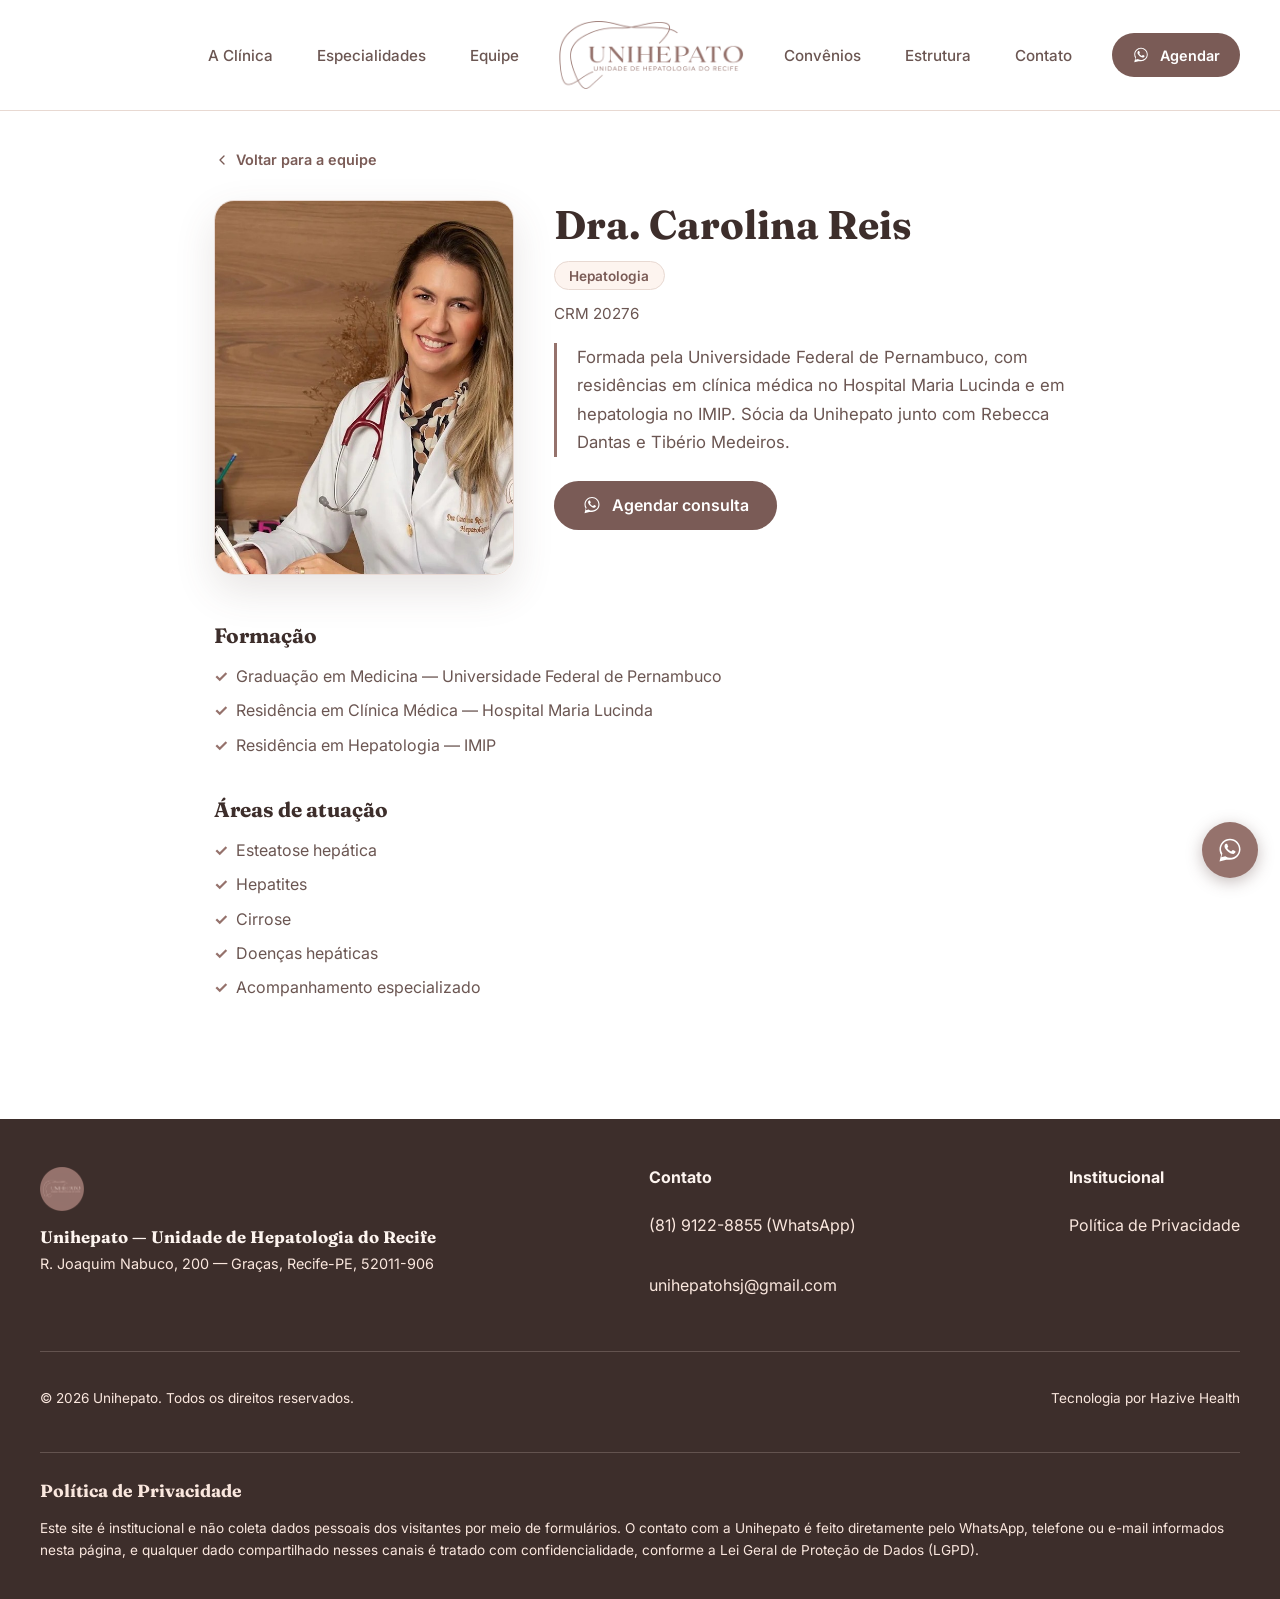
==== commit a750e456: "Numero zap corrigido" ====
--- a/medicos/carolina-reis.html
+++ b/medicos/carolina-reis.html
@@ -47,7 +47,7 @@
         <span>Agendar</span>
       </span>
 
-      <a href="https://wa.me/558991228855" class="btn-whatsapp btn-whatsapp--header" target="_blank" rel="noopener">
+      <a href="https://wa.me/558191228855" class="btn-whatsapp btn-whatsapp--header" target="_blank" rel="noopener">
         <svg class="icone-whatsapp" viewBox="0 0 32 32" width="18" height="18" fill="currentColor" aria-hidden="true">
           <path d="M16.001 3C9.373 3 4 8.373 4 15c0 2.386.7 4.61 1.902 6.484L4 29l7.716-1.876A11.94 11.94 0 0 0 16.001 27C22.628 27 28 21.627 28 15S22.628 3 16.001 3zm0 21.818a9.78 9.78 0 0 1-4.99-1.364l-.358-.213-4.582 1.114 1.223-4.465-.233-.367A9.77 9.77 0 0 1 5.727 15c0-5.665 4.61-10.273 10.274-10.273S26.273 9.335 26.273 15 21.665 24.818 16.001 24.818zm5.633-7.687c-.309-.155-1.827-.902-2.11-1.005-.283-.104-.489-.155-.696.155-.206.31-.798 1.005-.978 1.212-.18.207-.36.233-.669.078-.309-.155-1.304-.48-2.485-1.531-.918-.818-1.538-1.83-1.718-2.139-.18-.31-.02-.477.135-.63.139-.138.309-.36.464-.54.155-.18.206-.31.309-.516.103-.207.052-.388-.026-.543-.077-.155-.696-1.677-.954-2.297-.251-.603-.507-.522-.696-.532l-.593-.01c-.206 0-.542.077-.826.388-.283.31-1.082 1.057-1.082 2.578s1.108 2.99 1.262 3.196c.155.207 2.18 3.328 5.28 4.667.738.319 1.314.51 1.763.653.741.236 1.415.203 1.948.123.594-.089 1.827-.747 2.084-1.469.257-.722.257-1.34.18-1.469-.077-.129-.283-.207-.592-.362z"/>
         </svg>
@@ -78,7 +78,7 @@
           </div>
           <p class="perfil-crm">CRM 20276</p>
           <p class="perfil-bio">Formada pela Universidade Federal de Pernambuco, com residências em clínica médica no Hospital Maria Lucinda e em hepatologia no IMIP. Sócia da Unihepato junto com Rebecca Dantas e Tibério Medeiros.</p>
-          <a href="https://wa.me/558991228855" class="btn-whatsapp" target="_blank" rel="noopener">
+          <a href="https://wa.me/558191228855" class="btn-whatsapp" target="_blank" rel="noopener">
             <svg class="icone-whatsapp" viewBox="0 0 32 32" width="20" height="20" fill="currentColor" aria-hidden="true">
               <path d="M16.001 3C9.373 3 4 8.373 4 15c0 2.386.7 4.61 1.902 6.484L4 29l7.716-1.876A11.94 11.94 0 0 0 16.001 27C22.628 27 28 21.627 28 15S22.628 3 16.001 3zm0 21.818a9.78 9.78 0 0 1-4.99-1.364l-.358-.213-4.582 1.114 1.223-4.465-.233-.367A9.77 9.77 0 0 1 5.727 15c0-5.665 4.61-10.273 10.274-10.273S26.273 9.335 26.273 15 21.665 24.818 16.001 24.818zm5.633-7.687c-.309-.155-1.827-.902-2.11-1.005-.283-.104-.489-.155-.696.155-.206.31-.798 1.005-.978 1.212-.18.207-.36.233-.669.078-.309-.155-1.304-.48-2.485-1.531-.918-.818-1.538-1.83-1.718-2.139-.18-.31-.02-.477.135-.63.139-.138.309-.36.464-.54.155-.18.206-.31.309-.516.103-.207.052-.388-.026-.543-.077-.155-.696-1.677-.954-2.297-.251-.603-.507-.522-.696-.532l-.593-.01c-.206 0-.542.077-.826.388-.283.31-1.082 1.057-1.082 2.578s1.108 2.99 1.262 3.196c.155.207 2.18 3.328 5.28 4.667.738.319 1.314.51 1.763.653.741.236 1.415.203 1.948.123.594-.089 1.827-.747 2.084-1.469.257-.722.257-1.34.18-1.469-.077-.129-.283-.207-.592-.362z"/>
             </svg>
@@ -116,8 +116,7 @@
 
       <div class="footer-coluna">
         <p class="footer-titulo">Contato</p>
-        <p><a href="tel:+558130032613">(81) 3003-2613</a></p>
-        <p><a href="https://wa.me/558991228855" target="_blank" rel="noopener">(81) 99122-8855 (WhatsApp)</a></p>
+        <p><a href="https://wa.me/558191228855" target="_blank" rel="noopener">(81) 9122-8855 (WhatsApp)</a></p>
         <p><a href="mailto:unihepatohsj@gmail.com">unihepatohsj@gmail.com</a></p>
       </div>
 
@@ -140,7 +139,7 @@
   </footer>
 
   <!-- ===== BOTÃO WHATSAPP FLUTUANTE ===== -->
-  <a href="https://wa.me/558991228855" class="whatsapp-float" target="_blank" rel="noopener" aria-label="Falar no WhatsApp">
+  <a href="https://wa.me/558191228855" class="whatsapp-float" target="_blank" rel="noopener" aria-label="Falar no WhatsApp">
     <svg viewBox="0 0 32 32" width="28" height="28" fill="currentColor" aria-hidden="true">
       <path d="M16.001 3C9.373 3 4 8.373 4 15c0 2.386.7 4.61 1.902 6.484L4 29l7.716-1.876A11.94 11.94 0 0 0 16.001 27C22.628 27 28 21.627 28 15S22.628 3 16.001 3zm0 21.818a9.78 9.78 0 0 1-4.99-1.364l-.358-.213-4.582 1.114 1.223-4.465-.233-.367A9.77 9.77 0 0 1 5.727 15c0-5.665 4.61-10.273 10.274-10.273S26.273 9.335 26.273 15 21.665 24.818 16.001 24.818zm5.633-7.687c-.309-.155-1.827-.902-2.11-1.005-.283-.104-.489-.155-.696.155-.206.31-.798 1.005-.978 1.212-.18.207-.36.233-.669.078-.309-.155-1.304-.48-2.485-1.531-.918-.818-1.538-1.83-1.718-2.139-.18-.31-.02-.477.135-.63.139-.138.309-.36.464-.54.155-.18.206-.31.309-.516.103-.207.052-.388-.026-.543-.077-.155-.696-1.677-.954-2.297-.251-.603-.507-.522-.696-.532l-.593-.01c-.206 0-.542.077-.826.388-.283.31-1.082 1.057-1.082 2.578s1.108 2.99 1.262 3.196c.155.207 2.18 3.328 5.28 4.667.738.319 1.314.51 1.763.653.741.236 1.415.203 1.948.123.594-.089 1.827-.747 2.084-1.469.257-.722.257-1.34.18-1.469-.077-.129-.283-.207-.592-.362z"/>
     </svg>
